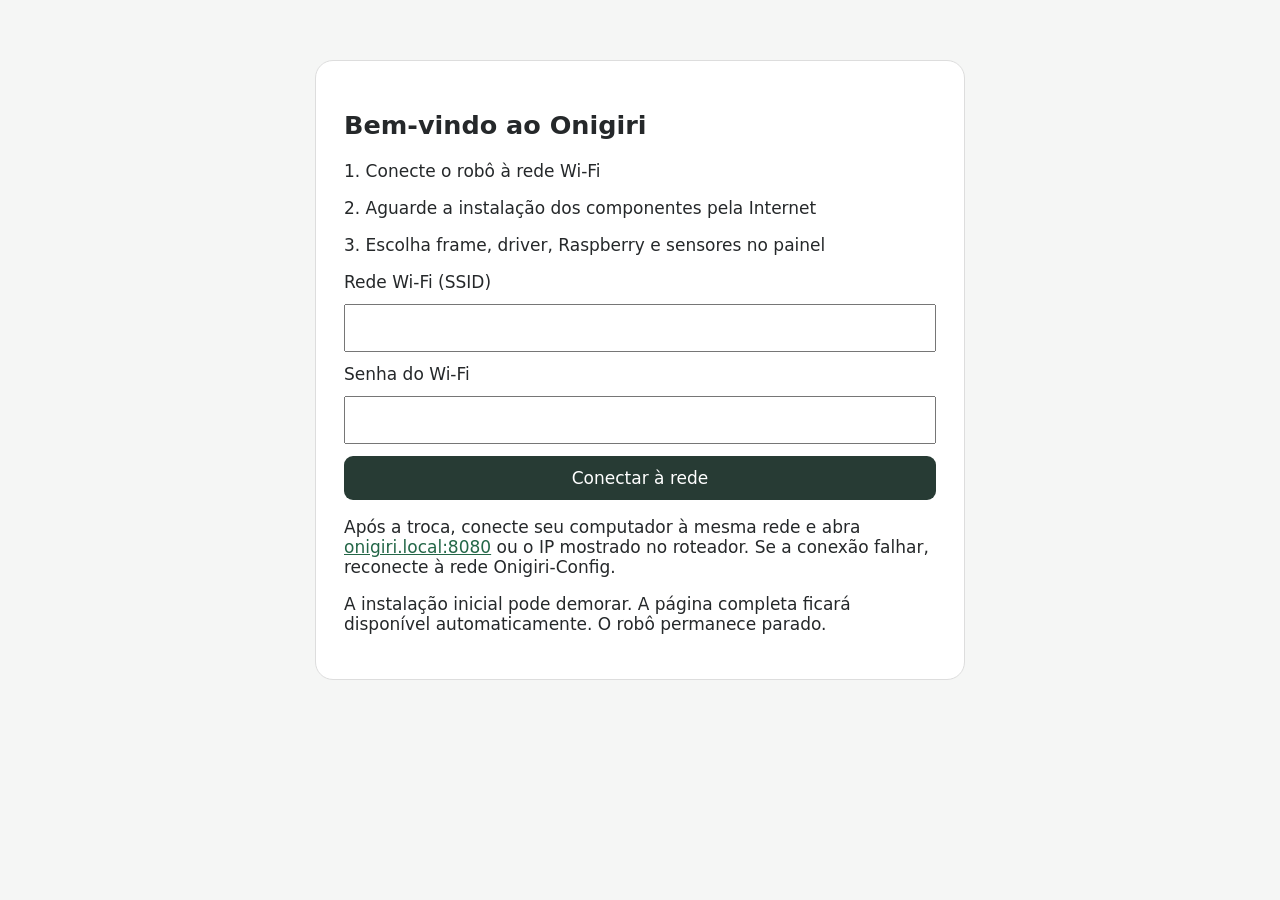
==== deploy/scripts/first_access.html @ 50202a0e "Add browser first-access Wi-Fi setup and ordered robot configuration" ====
<!doctype html><html lang="pt-BR"><meta charset="utf-8"><meta name="viewport" content="width=device-width,initial-scale=1"><title>Onigiri · Primeiro acesso</title><style>body{font:17px system-ui;background:#f5f6f5;color:#25282a;max-width:650px;margin:40px auto;padding:20px}section{background:white;padding:28px;border:1px solid #ddd;border-radius:18px}label,input,button{display:block;box-sizing:border-box;width:100%;margin:12px 0}input,button{padding:12px;font:inherit}button{background:#273b34;color:white;border:0;border-radius:9px}a{color:#246748}</style><section><h1>Bem-vindo ao Onigiri</h1><p>1. Conecte o robô à rede Wi-Fi</p><p>2. Aguarde a instalação dos componentes pela Internet</p><p>3. Escolha frame, driver, Raspberry e sensores no painel</p><form><label>Rede Wi-Fi (SSID)<input name="ssid" maxlength="32" required></label><label>Senha do Wi-Fi<input name="password" type="password" minlength="8" maxlength="63" required></label><button>Conectar à rede</button></form><p id="status" role="status"></p><p>Após a troca, conecte seu computador à mesma rede e abra <a href="http://onigiri.local:8080">onigiri.local:8080</a> ou o IP mostrado no roteador. Se a conexão falhar, reconecte à rede Onigiri-Config.</p><p>A instalação inicial pode demorar. A página completa ficará disponível automaticamente. O robô permanece parado.</p></section><script>const status=document.querySelector('#status');document.querySelector('form').onsubmit=async e=>{e.preventDefault();try{const f=e.target.elements,r=await fetch('/api/setup/network/connect',{method:'POST',headers:{'Content-Type':'application/json'},body:JSON.stringify({ssid:f.ssid.value,password:f.password.value})}),d=await r.json();status.textContent=d.message||d.detail;f.password.value='';}catch{status.textContent='Conexão interrompida. Entre na rede escolhida e abra o painel novamente.'}};setInterval(async()=>{try{const r=await fetch('/api/health');if(r.ok){location.hash="settings";location.reload()}}catch{}},10000);</script></html>
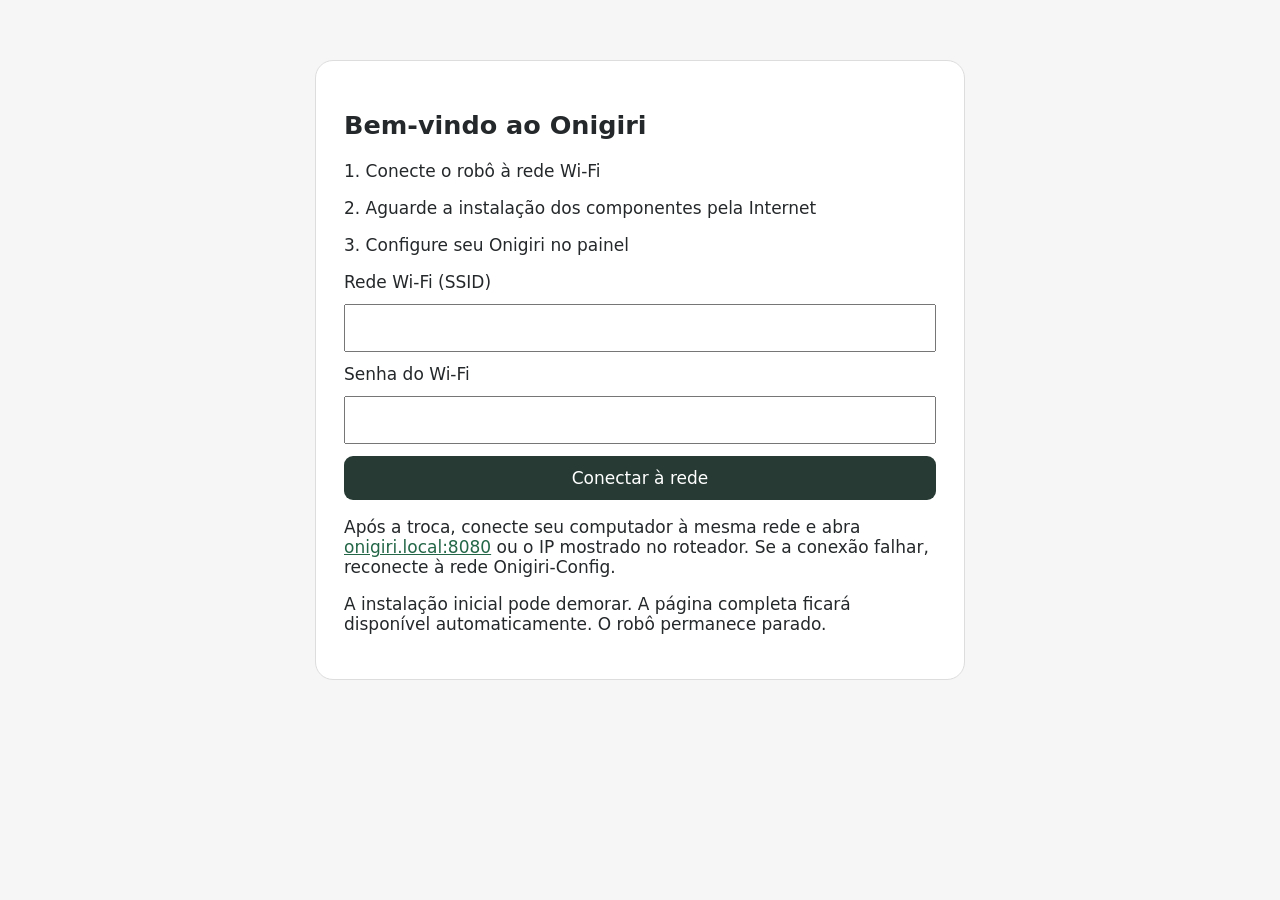
==== commit 8d6a575d: "Scope Onigiri to its original hardware and dedicated configuration panel" ====
--- a/deploy/scripts/first_access.html
+++ b/deploy/scripts/first_access.html
@@ -1 +1 @@
-<!doctype html><html lang="pt-BR"><meta charset="utf-8"><meta name="viewport" content="width=device-width,initial-scale=1"><title>Onigiri · Primeiro acesso</title><style>body{font:17px system-ui;background:#f5f6f5;color:#25282a;max-width:650px;margin:40px auto;padding:20px}section{background:white;padding:28px;border:1px solid #ddd;border-radius:18px}label,input,button{display:block;box-sizing:border-box;width:100%;margin:12px 0}input,button{padding:12px;font:inherit}button{background:#273b34;color:white;border:0;border-radius:9px}a{color:#246748}</style><section><h1>Bem-vindo ao Onigiri</h1><p>1. Conecte o robô à rede Wi-Fi</p><p>2. Aguarde a instalação dos componentes pela Internet</p><p>3. Escolha frame, driver, Raspberry e sensores no painel</p><form><label>Rede Wi-Fi (SSID)<input name="ssid" maxlength="32" required></label><label>Senha do Wi-Fi<input name="password" type="password" minlength="8" maxlength="63" required></label><button>Conectar à rede</button></form><p id="status" role="status"></p><p>Após a troca, conecte seu computador à mesma rede e abra <a href="http://onigiri.local:8080">onigiri.local:8080</a> ou o IP mostrado no roteador. Se a conexão falhar, reconecte à rede Onigiri-Config.</p><p>A instalação inicial pode demorar. A página completa ficará disponível automaticamente. O robô permanece parado.</p></section><script>const status=document.querySelector('#status');document.querySelector('form').onsubmit=async e=>{e.preventDefault();try{const f=e.target.elements,r=await fetch('/api/setup/network/connect',{method:'POST',headers:{'Content-Type':'application/json'},body:JSON.stringify({ssid:f.ssid.value,password:f.password.value})}),d=await r.json();status.textContent=d.message||d.detail;f.password.value='';}catch{status.textContent='Conexão interrompida. Entre na rede escolhida e abra o painel novamente.'}};setInterval(async()=>{try{const r=await fetch('/api/health');if(r.ok){location.hash="settings";location.reload()}}catch{}},10000);</script></html>+<!doctype html><html lang="pt-BR"><meta charset="utf-8"><meta name="viewport" content="width=device-width,initial-scale=1"><title>Onigiri · Primeiro acesso</title><style>body{font:17px system-ui;background:#f5f6f5;color:#25282a;max-width:650px;margin:40px auto;padding:20px}section{background:white;padding:28px;border:1px solid #ddd;border-radius:18px}label,input,button{display:block;box-sizing:border-box;width:100%;margin:12px 0}input,button{padding:12px;font:inherit}button{background:#273b34;color:white;border:0;border-radius:9px}a{color:#246748}</style><section><h1>Bem-vindo ao Onigiri</h1><p>1. Conecte o robô à rede Wi-Fi</p><p>2. Aguarde a instalação dos componentes pela Internet</p><p>3. Configure seu Onigiri no painel</p><form><label>Rede Wi-Fi (SSID)<input name="ssid" maxlength="32" required></label><label>Senha do Wi-Fi<input name="password" type="password" minlength="8" maxlength="63" required></label><button>Conectar à rede</button></form><p id="status" role="status"></p><p>Após a troca, conecte seu computador à mesma rede e abra <a href="http://onigiri.local:8080">onigiri.local:8080</a> ou o IP mostrado no roteador. Se a conexão falhar, reconecte à rede Onigiri-Config.</p><p>A instalação inicial pode demorar. A página completa ficará disponível automaticamente. O robô permanece parado.</p></section><script>const status=document.querySelector('#status');document.querySelector('form').onsubmit=async e=>{e.preventDefault();try{const f=e.target.elements,r=await fetch('/api/setup/network/connect',{method:'POST',headers:{'Content-Type':'application/json'},body:JSON.stringify({ssid:f.ssid.value,password:f.password.value})}),d=await r.json();status.textContent=d.message||d.detail;f.password.value='';}catch{status.textContent='Conexão interrompida. Entre na rede escolhida e abra o painel novamente.'}};setInterval(async()=>{try{const r=await fetch('/api/health');if(r.ok){location.hash="settings";location.reload()}}catch{}},10000);</script></html>
